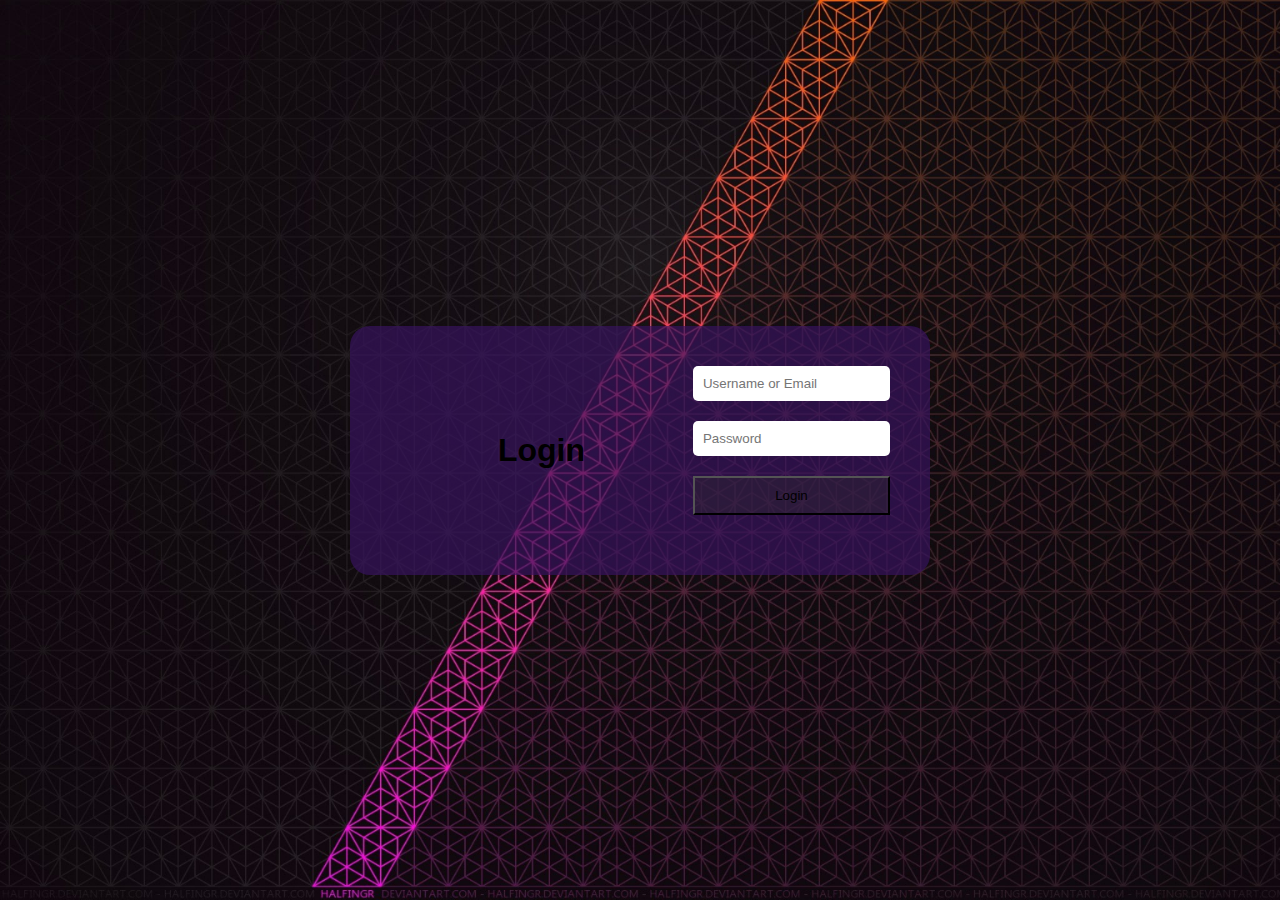
==== profile.html @ a8a156ce "fix the user information part" ====
<!DOCTYPE html>
<html lang="en">

<head>
    <meta charset="UTF-8">
    <meta name="viewport" content="width=device-width, initial-scale=1.0">
    <title>Profile Page</title>
    <link rel="stylesheet" href="CSS/styleProfile.css">
</head>

<body>
    <header>
        <h1 id="welcomeName"></h1>
        <button id="logout">Logout</button>
    </header>

    <main>
        <!-- User Info Section -->
        <section id="user-info">
            <h2>User Information</h2>
            <div class="user-info-container">
                <div class="user-details">
                    <p id="FullName">Full Name: </p>
                    <p id="Username"><strong>Username: </strong></p>
                    <p id="userEmail">Email: </p>
                    <p id="Campus">Campus Location: </p>
                    <p id="userLevel">Level: </p>
                    <p id="userRank">Rank: </p>
                </div>
            </div>
        </section>

        <section id="finished-projects">
            <h2>Finished Projects</h2>
            <table style="width: 100%; border-collapse: collapse;">
                <thead>
                    <tr>
                        <th>Project Name</th>
                        <th>Start Date</th>
                        <th>Finish Date</th>
                        <th>Time It Took</th>
                    </tr>
                </thead>
                <tbody id="project-finished-table-body">
                </tbody>
            </table>
        </section>


        <section id="project-to-finsh">
            <h2>Project working on</h2>

        </section>

        <!-- Audit section -->
        <section id="auditRatio">
            <h2>Audit Ratio</h2>
            <div id="graph-container">
                <svg class="xp-svg" viewBox="0 0 100 20" preserveAspectRatio="none">
                    <rect class="xp-bar-xp-up" id="upXp" x="0" y="0" width="50" height="20" fill="green" />
                    <rect class="xp-bar-xp-down" id="downXp" x="50" y="0" width="50" height="20" fill="blue" />
                    <!-- Scale Line -->
                    <line x1="0" y1="20" x2="100" y2="20" stroke="black" stroke-width="2"></line>

                    <!-- Ticks and Labels -->
                    <text x="2" y="18" font-size="3" text-anchor="middle">0</text>
                    <text x="10" y="18" font-size="3" text-anchor="middle">10</text>
                    <text x="20" y="18" font-size="3" text-anchor="middle">20</text>
                    <text x="30" y="18" font-size="3" text-anchor="middle">30</text>
                    <text x="40" y="18" font-size="3" text-anchor="middle">40</text>
                    <text x="50" y="18" font-size="3" text-anchor="middle">50</text>
                    <text x="60" y="18" font-size="3" text-anchor="middle">60</text>
                    <text x="70" y="18" font-size="3" text-anchor="middle">70</text>
                    <text x="80" y="18" font-size="3" text-anchor="middle">80</text>
                    <text x="90" y="18" font-size="3" text-anchor="middle">90</text>
                    <text x="97" y="18" font-size="3" text-anchor="middle">100</text>
                </svg>
            </div>

            <div id="key-map" style="margin-top: 20px; font-family: Arial, sans-serif;">
                <div style="display: flex; align-items: center; margin-bottom: 10px;">
                    <div style="width: 20px; height: 20px; background-color: green; margin-right: 10px;"></div>
                    <span>Audit Up</span>
                </div>
                <div style="display: flex; align-items: center;">
                    <div style="width: 20px; height: 20px; background-color: blue; margin-right: 10px;"></div>
                    <span>Audit Down</span>
                </div>
            </div>

            <p id="auditRatioNumber">Audit Ratio: </p>
            <p id="auditRatioUP">Audit up: </p>
            <p id="auditRatioDOWN">Audit down: </p>
        </section>

        <!-- Graph section -->
        <section id="stats">
            <h2>Your Statistics</h2>
            <div id="graph-container">
                <svg viewBox="0 0 300 300" preserveAspectRatio="xMidYMid meet">
                    <circle id="AuditUp" cx="150" cy="150" r="100" fill="none" stroke="green" stroke-width="40"
                        stroke-dasharray="377 251">
                        <title>Audit Up</title>
                    </circle>

                    <circle id="AuditDown" cx="150" cy="150" r="100" fill="none" stroke="blue" stroke-width="40"
                        stroke-dasharray="251 377" stroke-dashoffset="251">
                        <title>Audit Down</title>
                    </circle>

                    <text x="150" y="150" font-size="20" font-family="Arial" text-anchor="middle" fill="black">
                        <tspan dy="7">Audit Ratio</tspan>
                        <tspan id="ratioNumber" x="150" dy="20"></tspan>
                    </text>
                </svg>
            </div>
        </section>
    </main>

    <script type="module" src="/JS/profile.js"></script>
    <script type="module" src="/JS/processInfo.js"></script>
</body>

</html>
---- CSS/styleProfile.css ----
body {
    margin: 0;
    padding: 0;
    font-family: 'Roboto', sans-serif;
    font-weight: 400;
    background-color: #f1f1f1;
    line-height: 1.6;
    background-image: url(wallpaperflare.com_wallpaper1.jpg);
    background-repeat: no-repeat;
    background-size:cover;
    background-position: center;
    background-attachment: fixed;
}

header {
    background-color: #290854e2;
    color: white;
    padding: 20px;
    text-align: center;
    /* font-size: 35px;
    font-weight: 700; */
    border-bottom: 2px solid #290854e2;
}

#user-info {
    /* padding: 20px;
    background-color: #823f3f;
    border-radius: 10px;
    box-shadow: 0 4px 10px rgba(0, 0, 0, 0.1);
    margin: 20px auto; */
    max-width: 800px;
    display: flex;
    justify-content: space-between; 
    align-items: center;
}
/* 
.user-info-container {
    display: flex;
    justify-content: space-between; 
    align-items: center;
} */

/* .user-details {
    flex: 3; 
} */

p {
    margin: 10px 0;
    font-size: 16px;
}

section {
    background-color: #ffffffed;
    margin: 20px auto;
    padding: 20px;
    border-radius: 10px;
    box-shadow: 0 4px 10px rgba(0, 0, 0, 0.1);
    width: 90%;

    /* display: flex; */
    /* flex-wrap: wrap; */
    /* justify-content:center;
    justify-content:space-evenly; */
    max-width: 1000px;
    /* width: -moz-fit-content; */
    /* width:fit-content; */
    height: auto;
    
}

h2 {
    font-size: 24px;
    color: #333;
    margin-bottom: 20px;
    font-weight: 600;
    text-align: left;
    padding-bottom: 5px;
}

#graph-container {
    width: 100%;
    max-width: 400px;
    height: auto;
    margin: 20px auto;
    padding: 10px;
    border: 1px solid #ccc;
    background-color: #f9f9f9;
    border-radius: 5px;
    text-align: center;
}

svg {
    width: 100%;
    height: auto;
    max-height: 400px;
}

#AuditDown:hover {
    stroke: #2b00ff59;
    stroke-width: 45;
    transition: all 0.3s ease;
}

#AuditUp:hover {
    stroke: #4d843d84;
    stroke-width: 45;
    transition: all 0.3s ease;
}

rect:hover {
    fill: orange;
}

.grid-line {
    stroke: #ddd;
    stroke-width: 1;
}

table {
    width: 100%;
    max-width: 900px;
    margin: 20px auto;
    border-collapse: collapse;
    background-color: #fff;
    box-shadow: 0 0 10px rgba(0, 0, 0, 0.1);
    border-radius: 5px;
    overflow: hidden;
}

th, td {
    border: 1px solid #ddd;
    padding: 12px 15px;
    text-align: center;
}

th {
    background-color: #007bff;
    color: white;
    font-weight: bold;
}

tr:nth-child(even) {
    background-color: #f9f9f9;
}

tr:hover {
    background-color: #d1ecf1;
    cursor: pointer;
}

#key-map {
    display: flex;
    justify-content: center;
    gap: 20px;
    margin-top: 20px;
}

#key-map div {
    display: flex;
    align-items: center;
    gap: 10px;
}

#key-map span {
    font-size: 16px;
    color: #333;
}

@media (max-width: 768px) {
    header {
        font-size: 28px;
        padding: 15px;
    }

    h2 {
        font-size: 20px;
    }

    table {
        font-size: 14px;
    }

    #graph-container {
        max-width: 100%;
        height: auto;
    }
}
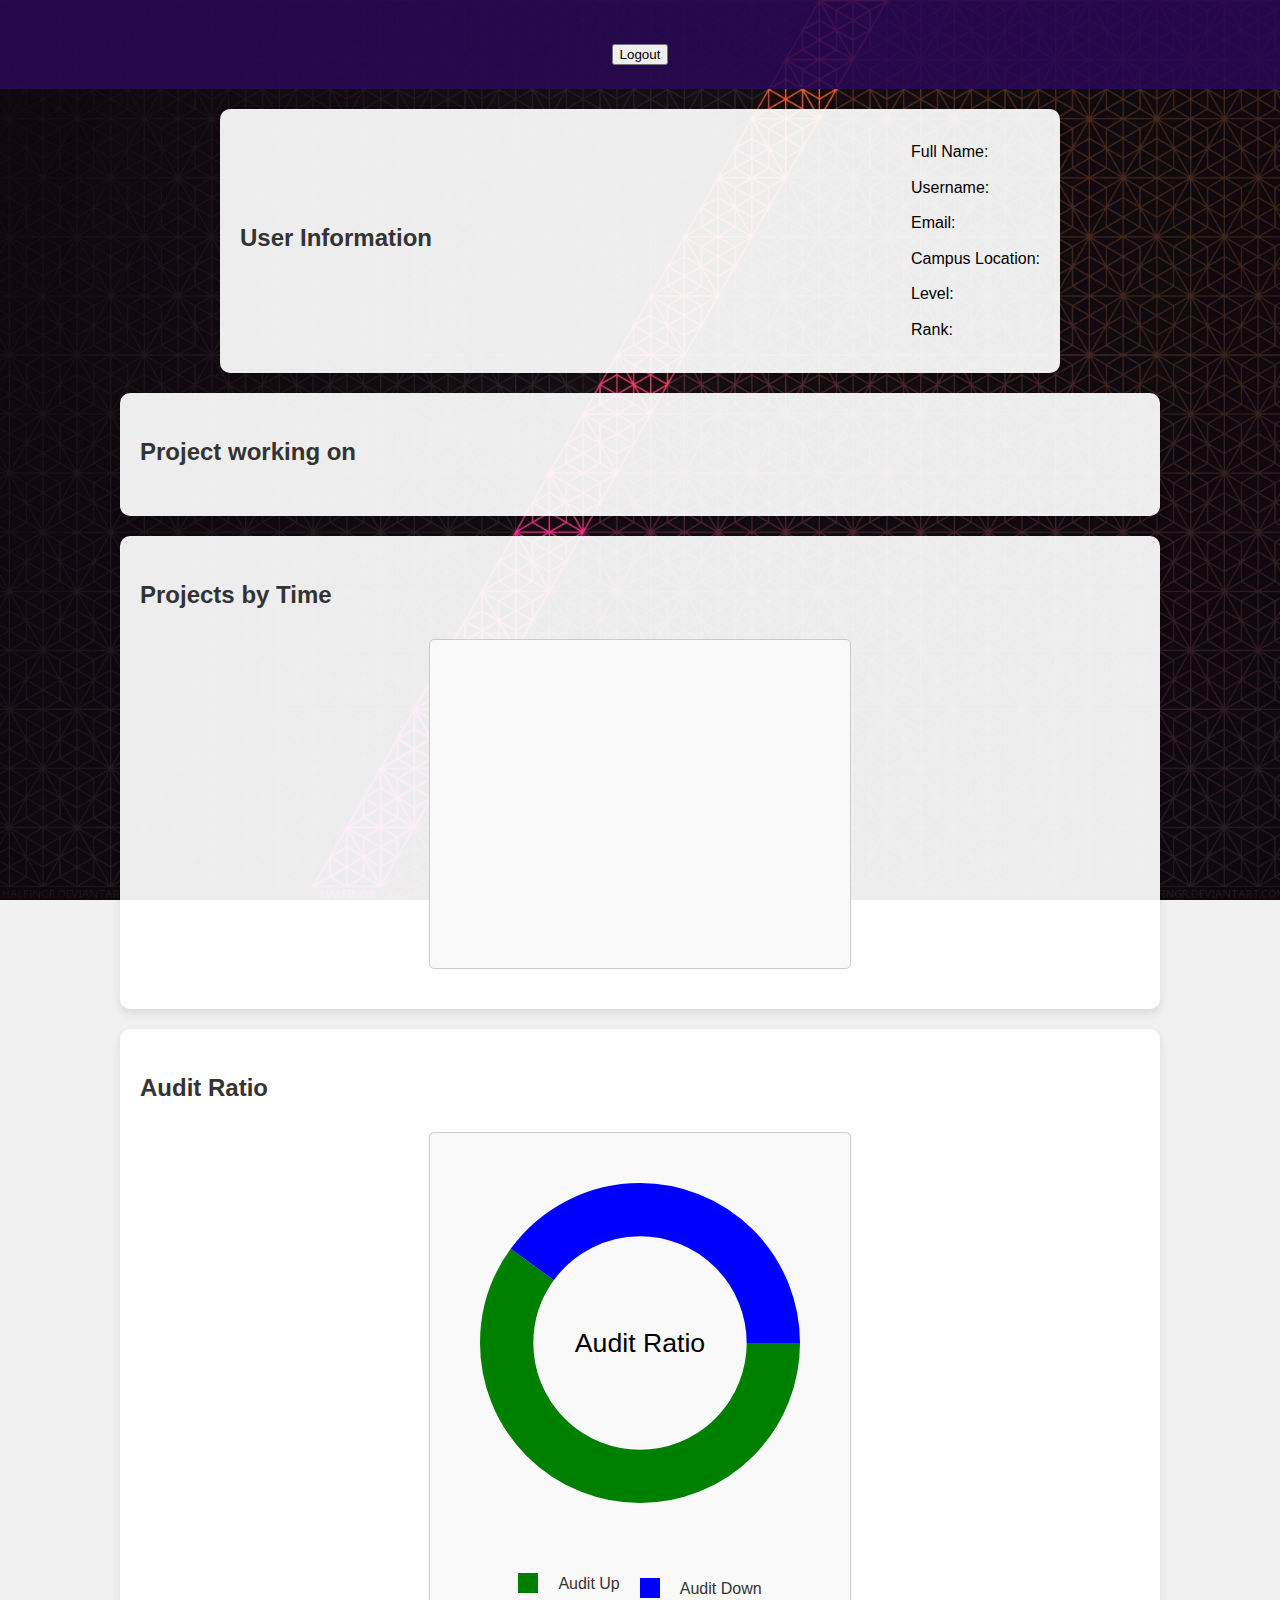
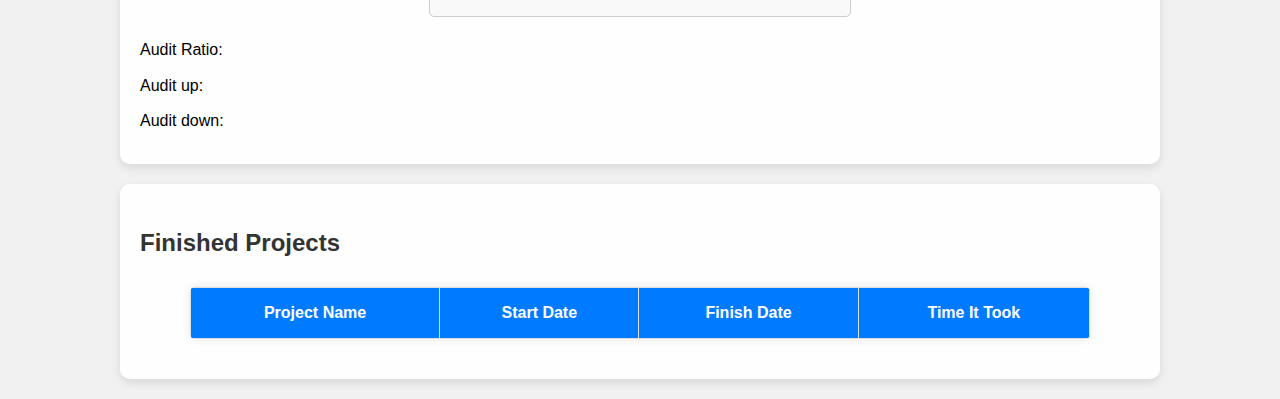
==== commit 55ef5095: "almose done, only the style left" ====
--- a/profile.html
+++ b/profile.html
@@ -21,13 +21,94 @@
             <div class="user-info-container">
                 <div class="user-details">
                     <p id="FullName">Full Name: </p>
-                    <p id="Username"><strong>Username: </strong></p>
+                    <p id="Username">Username: </p>
                     <p id="userEmail">Email: </p>
                     <p id="Campus">Campus Location: </p>
                     <p id="userLevel">Level: </p>
                     <p id="userRank">Rank: </p>
                 </div>
             </div>
+        </section>
+
+        <section id="project-to-finsh">
+            <h2>Project working on</h2>
+
+        </section>
+
+        <section id="projects-by-time">
+            <h2>Projects by Time</h2>
+            <div id="graph-container">
+                <svg viewBox="0 0 400 300">
+                </svg>
+            </div>
+        </section>
+
+
+
+        <!-- Audit section -->
+        <!-- <section id="auditRatio">
+            <h2>Audit Ratio</h2>
+            <div id="graph-container">
+                <svg class="xp-svg" viewBox="0 0 100 20" preserveAspectRatio="none">
+                    <rect class="xp-bar-xp-up" id="upXp" x="0" y="0" width="50" height="20" fill="green" />
+                    <rect class="xp-bar-xp-down" id="downXp" x="50" y="0" width="50" height="20" fill="blue" /> -->
+        <!-- Scale Line -->
+        <!-- <line x1="0" y1="20" x2="100" y2="20" stroke="black" stroke-width="2"></line> -->
+
+        <!-- Ticks and Labels -->
+        <!-- <text x="2" y="18" font-size="3" text-anchor="middle">0</text>
+                    <text x="10" y="18" font-size="3" text-anchor="middle">10</text>
+                    <text x="20" y="18" font-size="3" text-anchor="middle">20</text>
+                    <text x="30" y="18" font-size="3" text-anchor="middle">30</text>
+                    <text x="40" y="18" font-size="3" text-anchor="middle">40</text>
+                    <text x="50" y="18" font-size="3" text-anchor="middle">50</text>
+                    <text x="60" y="18" font-size="3" text-anchor="middle">60</text>
+                    <text x="70" y="18" font-size="3" text-anchor="middle">70</text>
+                    <text x="80" y="18" font-size="3" text-anchor="middle">80</text>
+                    <text x="90" y="18" font-size="3" text-anchor="middle">90</text>
+                    <text x="97" y="18" font-size="3" text-anchor="middle">100</text>
+                </svg>
+            </div>
+
+        </section> -->
+
+        <!-- Graph section -->
+        <section id="stats">
+            <h2>Audit Ratio</h2>
+            <div id="graph-container">
+                <svg viewBox="0 0 300 300" preserveAspectRatio="xMidYMid meet">
+                    <circle id="AuditUp" cx="150" cy="150" r="100" fill="none" stroke="green" stroke-width="40"
+                        stroke-dasharray="377 251">
+                        <title>Audit Up</title>
+                    </circle>
+
+                    <circle id="AuditDown" cx="150" cy="150" r="100" fill="none" stroke="blue" stroke-width="40"
+                        stroke-dasharray="251 377" stroke-dashoffset="251">
+                        <title>Audit Down</title>
+                    </circle>
+
+                    <text x="150" y="150" font-size="20" font-family="Arial" text-anchor="middle" fill="black">
+                        <tspan dy="7">Audit Ratio</tspan>
+                        <tspan id="ratioNumber" x="150" dy="20"></tspan>
+                    </text>
+
+
+                </svg>
+                <div id="key-map" style="margin-top: 20px; font-family: Arial, sans-serif;">
+                    <div style="display: flex; align-items: center; margin-bottom: 10px;">
+                        <div style="width: 20px; height: 20px; background-color: green; margin-right: 10px;"></div>
+                        <span>Audit Up</span>
+                    </div>
+                    <div style="display: flex; align-items: center;">
+                        <div style="width: 20px; height: 20px; background-color: blue; margin-right: 10px;"></div>
+                        <span>Audit Down</span>
+                    </div>
+                </div>
+            </div>
+
+            <p id="auditRatioNumber">Audit Ratio: </p>
+            <p id="auditRatioUP">Audit up: </p>
+            <p id="auditRatioDOWN">Audit down: </p>
         </section>
 
         <section id="finished-projects">
@@ -45,76 +126,6 @@
                 </tbody>
             </table>
         </section>
-
-
-        <section id="project-to-finsh">
-            <h2>Project working on</h2>
-
-        </section>
-
-        <!-- Audit section -->
-        <section id="auditRatio">
-            <h2>Audit Ratio</h2>
-            <div id="graph-container">
-                <svg class="xp-svg" viewBox="0 0 100 20" preserveAspectRatio="none">
-                    <rect class="xp-bar-xp-up" id="upXp" x="0" y="0" width="50" height="20" fill="green" />
-                    <rect class="xp-bar-xp-down" id="downXp" x="50" y="0" width="50" height="20" fill="blue" />
-                    <!-- Scale Line -->
-                    <line x1="0" y1="20" x2="100" y2="20" stroke="black" stroke-width="2"></line>
-
-                    <!-- Ticks and Labels -->
-                    <text x="2" y="18" font-size="3" text-anchor="middle">0</text>
-                    <text x="10" y="18" font-size="3" text-anchor="middle">10</text>
-                    <text x="20" y="18" font-size="3" text-anchor="middle">20</text>
-                    <text x="30" y="18" font-size="3" text-anchor="middle">30</text>
-                    <text x="40" y="18" font-size="3" text-anchor="middle">40</text>
-                    <text x="50" y="18" font-size="3" text-anchor="middle">50</text>
-                    <text x="60" y="18" font-size="3" text-anchor="middle">60</text>
-                    <text x="70" y="18" font-size="3" text-anchor="middle">70</text>
-                    <text x="80" y="18" font-size="3" text-anchor="middle">80</text>
-                    <text x="90" y="18" font-size="3" text-anchor="middle">90</text>
-                    <text x="97" y="18" font-size="3" text-anchor="middle">100</text>
-                </svg>
-            </div>
-
-            <div id="key-map" style="margin-top: 20px; font-family: Arial, sans-serif;">
-                <div style="display: flex; align-items: center; margin-bottom: 10px;">
-                    <div style="width: 20px; height: 20px; background-color: green; margin-right: 10px;"></div>
-                    <span>Audit Up</span>
-                </div>
-                <div style="display: flex; align-items: center;">
-                    <div style="width: 20px; height: 20px; background-color: blue; margin-right: 10px;"></div>
-                    <span>Audit Down</span>
-                </div>
-            </div>
-
-            <p id="auditRatioNumber">Audit Ratio: </p>
-            <p id="auditRatioUP">Audit up: </p>
-            <p id="auditRatioDOWN">Audit down: </p>
-        </section>
-
-        <!-- Graph section -->
-        <section id="stats">
-            <h2>Your Statistics</h2>
-            <div id="graph-container">
-                <svg viewBox="0 0 300 300" preserveAspectRatio="xMidYMid meet">
-                    <circle id="AuditUp" cx="150" cy="150" r="100" fill="none" stroke="green" stroke-width="40"
-                        stroke-dasharray="377 251">
-                        <title>Audit Up</title>
-                    </circle>
-
-                    <circle id="AuditDown" cx="150" cy="150" r="100" fill="none" stroke="blue" stroke-width="40"
-                        stroke-dasharray="251 377" stroke-dashoffset="251">
-                        <title>Audit Down</title>
-                    </circle>
-
-                    <text x="150" y="150" font-size="20" font-family="Arial" text-anchor="middle" fill="black">
-                        <tspan dy="7">Audit Ratio</tspan>
-                        <tspan id="ratioNumber" x="150" dy="20"></tspan>
-                    </text>
-                </svg>
-            </div>
-        </section>
     </main>
 
     <script type="module" src="/JS/profile.js"></script>
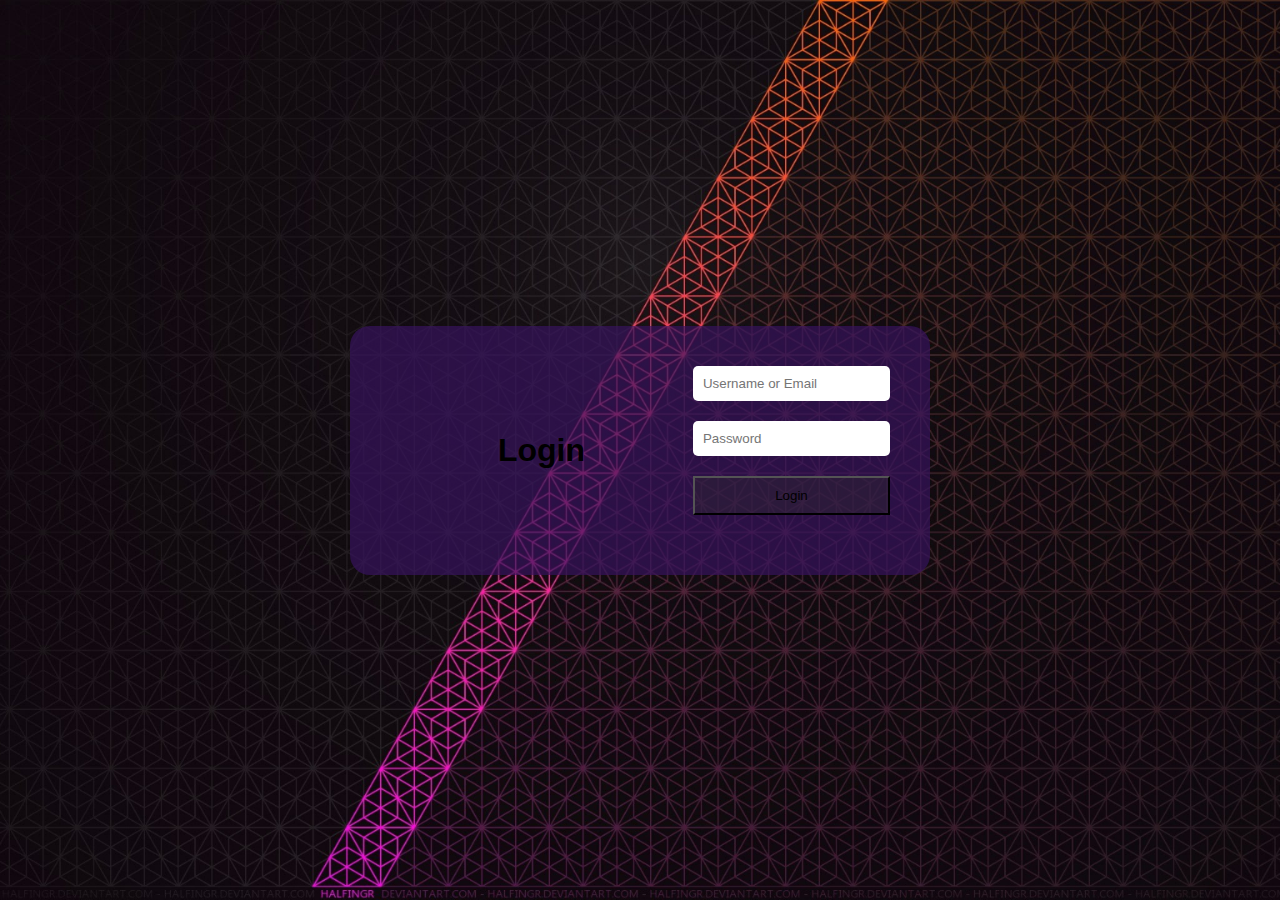
==== commit 8181d351: "update the table" ====
--- a/profile.html
+++ b/profile.html
@@ -111,18 +111,33 @@
             <p id="auditRatioDOWN">Audit down: </p>
         </section>
 
-        <section id="finished-projects">
+        <!-- <section id="finished-projects">
             <h2>Finished Projects</h2>
             <table style="width: 100%; border-collapse: collapse;">
                 <thead>
                     <tr>
                         <th>Project Name</th>
-                        <th>Start Date</th>
+                        <th>XP Amount</th>
                         <th>Finish Date</th>
                         <th>Time It Took</th>
                     </tr>
                 </thead>
                 <tbody id="project-finished-table-body">
+                </tbody>
+            </table>
+        </section> -->
+
+        <section id="finished-projects-xp">
+            <h2>XP Board Module</h2>
+            <table style="width: 100%; border-collapse: collapse;">
+                <thead>
+                    <tr>
+                        <th>Project Name</th>
+                        <th>XP Amount</th>
+                        <th>Finish Date</th>
+                    </tr>
+                </thead>
+                <tbody id="project-finished-xp-table-body">
                 </tbody>
             </table>
         </section>
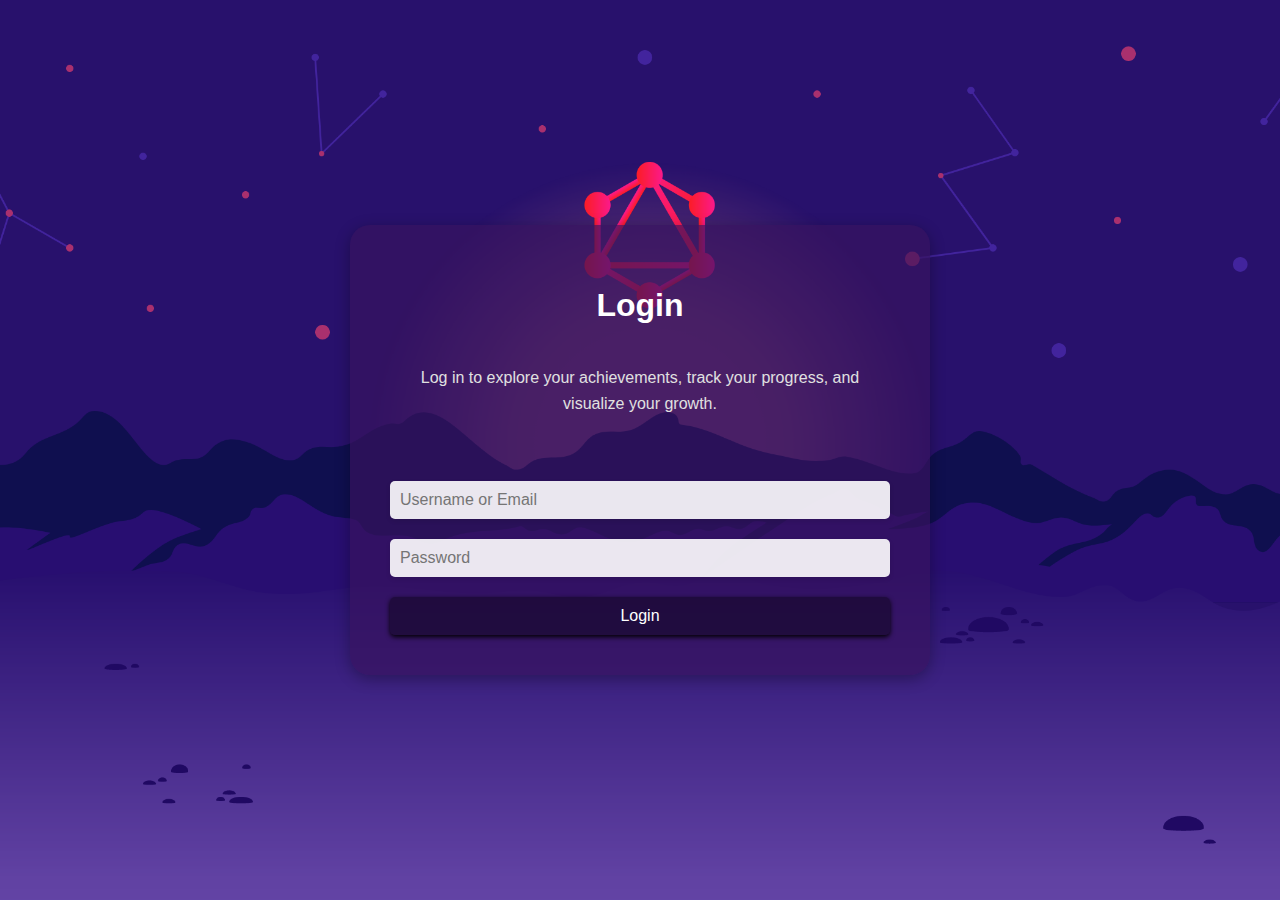
==== commit b1411305: "work on the style" ====
--- a/profile.html
+++ b/profile.html
@@ -6,12 +6,41 @@
     <meta name="viewport" content="width=device-width, initial-scale=1.0">
     <title>Profile Page</title>
     <link rel="stylesheet" href="CSS/styleProfile.css">
+    <link rel="icon" type="image/x-icon" href="/CSS/graphqlFavicon3.png">
 </head>
 
 <body>
     <header>
-        <h1 id="welcomeName"></h1>
-        <button id="logout">Logout</button>
+        <div id="left-section">
+            <div id="svgLogo">
+                <svg xmlns="http://www.w3.org/2000/svg" style="fill:color(display-p3 .8824 0 .5961)" viewBox="0 0 367 100" class="nextra-logo h-8" title="GraphQL">
+                    <path fill-rule="evenodd" d="m50 6.468 37.7 21.766v43.532L50 93.532 12.3 71.766V28.234zM16.53 30.676v31.976l27.692-47.964zM50 13.14 18.078 68.43h63.844zm27.692 59.52H22.308L50 88.648zm5.778-10.008L55.778 14.688 83.47 30.676z" clip-rule="evenodd"></path>
+                    <circle cx="14.41" cy="29.45" r="8.91"></circle>
+                    <circle cx="14.41" cy="70.545" r="8.91"></circle>
+                    <circle cx="50" cy="91.09" r="8.91"></circle>
+                    <circle cx="85.585" cy="70.545" r="8.91"></circle>
+                    <circle cx="85.585" cy="29.455" r="8.91"></circle>
+                    <circle cx="50" cy="8.91" r="8.91"></circle>
+                    <path d="M138.875 71.625q-7.812 0-12.125-4.5t-4.562-12.062q-.063-1.876-.063-5.938t.063-5.937q.25-7.563 4.562-12.063t12.125-4.5q5.313 0 8.938 2 3.624 2 5.375 4.75 1.812 2.688 1.937 4.813v.124q0 .501-.375.813-.375.313-.938.313h-1.374q-.562 0-.813-.25t-.5-1q-1.062-3.313-4.125-5.563-3-2.25-8.125-2.25-5.812 0-9.187 3.188-3.313 3.187-3.563 9.937-.062 1.875-.062 5.625t.062 5.625q.25 6.75 3.563 9.938 3.375 3.186 9.187 3.187 5.813 0 9.375-3.312 3.562-3.314 3.562-9.813v-3.187h-10.874q-.625 0-1-.376a1.58 1.58 0 0 1-.375-1.062v-.875q0-.625.375-1 .375-.437 1-.437h13.374q.688 0 1.063.374.375.376.375 1.063v5.5q0 4.999-2 8.813-2 3.811-5.812 5.937-3.813 2.125-9.063 2.125M165.941 71q-.625 0-1-.375t-.375-1V39.938q0-.625.375-1 .375-.438 1-.438h1q.625 0 1 .438.438.375.438 1v2.874q2.25-4.312 8.5-4.312h2.312q.625 0 1 .375t.375 1v.875q0 .625-.375 1t-1 .375h-2.687q-3.75 0-5.938 2.188-2.187 2.187-2.187 5.937v19.375q0 .625-.438 1-.375.375-1 .375zM194.557 71.625q-3 0-5.563-1.25T184.869 67q-1.5-2.126-1.5-4.687 0-4.125 3.313-6.75 3.374-2.625 9.062-3.376l9.875-1.374v-2.188q0-3.438-2.125-5.25-2.063-1.875-6.375-1.875-3.188 0-5.25 1.25-2 1.25-2.562 3-.25.75-.625 1.063-.313.25-.875.25h-.875q-.563 0-1-.376a1.5 1.5 0 0 1-.375-1q0-1.374 1.25-3.187 1.25-1.875 3.875-3.25t6.437-1.375q6.687 0 9.5 3.188 2.813 3.187 2.813 7.75v20.812q0 .625-.375 1-.376.375-1 .375h-1.063q-.625 0-1-.375t-.375-1v-2.937q-1.375 2.061-4.062 3.5-2.626 1.437-7 1.437m.625-3.625q4.561 0 7.5-3 2.937-3 2.937-8.625V54.25l-8.062 1.125q-5.125.687-7.75 2.375T187.182 62q0 2.875 2.375 4.438Q191.994 68 195.182 68M220.752 82.875q-.624 0-1-.375-.375-.375-.375-1V39.875q0-.625.375-1 .376-.375 1-.375h1.063q.625 0 1 .375t.375 1v2.938q3.626-4.938 10.5-4.938 6.75 0 9.937 4.313 3.25 4.25 3.438 10.5.063.624.062 2.062 0 1.437-.062 2.063-.187 6.25-3.438 10.562-3.187 4.25-9.937 4.25-6.813 0-10.5-4.937V81.5q0 .625-.375 1t-1 .375zM233.315 68q5.062 0 7.375-3.187 2.375-3.25 2.562-8.313.063-.625.063-1.75 0-5.813-2.25-9.5-2.25-3.75-7.75-3.75-4.938 0-7.438 3.313-2.5 3.25-2.687 7.687l-.063 2.438.063 2.437a12.8 12.8 0 0 0 1.187 5.125q1.125 2.375 3.375 3.938Q230.002 68 233.315 68M257.068 71q-.625 0-1-.375t-.375-1V28q0-.625.375-1t1-.375h1.063q.625 0 1 .375t.375 1v14.813q1.875-2.439 4.25-3.688 2.437-1.25 6.25-1.25 6.125 0 9.437 3.938 3.313 3.874 3.313 10.062v17.75q0 .625-.375 1t-1 .375h-1.063q-.625 0-1-.375t-.375-1V52.188q0-5.063-2.5-7.876-2.437-2.812-7.062-2.812-4.5 0-7.188 2.875-2.687 2.813-2.687 7.813v17.437q0 .625-.375 1t-1 .375zM321.682 75.063q-.938 0-2-1.438l-2.75-3.812q-3.75 1.812-8.75 1.812-16.062 0-16.5-17.25-.062-1.875-.062-5.25t.062-5.25q.25-8.5 4.625-12.875t11.875-4.375T320.057 31t4.625 12.875q.125 3.75.125 5.25t-.125 5.25q-.312 8.937-4.562 13.125l4 5.625q.187.376.187.688a1.2 1.2 0 0 1-.375.874 1.2 1.2 0 0 1-.875.376zm-13.5-7.188q5.625 0 8.938-3.375 3.375-3.437 3.625-10.437.125-3.75.125-4.938t-.125-4.937q-.25-7-3.625-10.376-3.375-3.437-8.938-3.437-5.562 0-8.937 3.438-3.375 3.375-3.625 10.374-.063 1.875-.063 4.938t.063 4.938q.25 6.999 3.562 10.437 3.375 3.375 9 3.375M336.126 71q-.625 0-1-.375t-.375-1v-41q0-.625.375-1t1-.375h1.188q.625 0 1 .375t.375 1V67.25h21.562q.688 0 1.063.375t.375 1.063v.937q0 .625-.438 1-.375.375-1 .375z"></path>
+                </svg>
+            </div>
+        </div>
+            <h1 id="welcomeName"></h1>
+        
+        <button id="logout">
+            <strong id="text-logout">Logout</strong>
+            <svg id="check_out" xmlns="http://www.w3.org/2000/svg" viewBox="0 0 32 32">
+                <g>
+                    <path d="M27.9,2.58a.86.86,0,0,0-.07-.1.71.71,0,0,0-.19-.23l0,0-.09,0a1.12,1.12,0,0,
+                    0-.25-.11L27.1,2,27,2H12a1,1,0,0,0-1,1V9a1,1,0,0,0,2,0V4h7.19L16.71,5A1,1,0,0,0,16,
+                    6V25H13V22a1,1,0,0,0-2,0v4a1,1,0,0,0,1,1h4v2a1,1,0,0,0,.4.8,1,1,0,0,0,.6.2,1,1,0,0,0,
+                    .29,0l10-3A1,1,0,0,0,28,26V3A1,1,0,0,0,27.9,2.58ZM26,25.26l-8,2.4V6.74l8-2.4Z"/>
+                    <path d="M7.41,17H14a1,1,0,0,0,0-2H7.41l1.3-1.29a1,1,0,0,0-1.42-1.42l-3,3a1,1,0,0,
+                    0-.21.33,1,1,0,0,0,0,.76,1,1,0,0,0,.21.33l3,3a1,1,0,0,0,1.42,0,1,1,0,0,0,0-1.42Z"/>
+                    <path d="M20,17a1,1,0,0,0,0-2h0a1,1,0,1,0,0,2Z"/>
+                </g>
+            </svg>
+        </button>
     </header>
 
     <main>
@@ -30,6 +59,13 @@
             </div>
         </section>
 
+        <section id="skills">
+            <h2>Skills</h2>
+            <svg id="radar-chart" width="400" height="400">
+                
+            </svg>
+        </section>
+
         <section id="project-to-finsh">
             <h2>Project working on</h2>
 
@@ -42,35 +78,6 @@
                 </svg>
             </div>
         </section>
-
-
-
-        <!-- Audit section -->
-        <!-- <section id="auditRatio">
-            <h2>Audit Ratio</h2>
-            <div id="graph-container">
-                <svg class="xp-svg" viewBox="0 0 100 20" preserveAspectRatio="none">
-                    <rect class="xp-bar-xp-up" id="upXp" x="0" y="0" width="50" height="20" fill="green" />
-                    <rect class="xp-bar-xp-down" id="downXp" x="50" y="0" width="50" height="20" fill="blue" /> -->
-        <!-- Scale Line -->
-        <!-- <line x1="0" y1="20" x2="100" y2="20" stroke="black" stroke-width="2"></line> -->
-
-        <!-- Ticks and Labels -->
-        <!-- <text x="2" y="18" font-size="3" text-anchor="middle">0</text>
-                    <text x="10" y="18" font-size="3" text-anchor="middle">10</text>
-                    <text x="20" y="18" font-size="3" text-anchor="middle">20</text>
-                    <text x="30" y="18" font-size="3" text-anchor="middle">30</text>
-                    <text x="40" y="18" font-size="3" text-anchor="middle">40</text>
-                    <text x="50" y="18" font-size="3" text-anchor="middle">50</text>
-                    <text x="60" y="18" font-size="3" text-anchor="middle">60</text>
-                    <text x="70" y="18" font-size="3" text-anchor="middle">70</text>
-                    <text x="80" y="18" font-size="3" text-anchor="middle">80</text>
-                    <text x="90" y="18" font-size="3" text-anchor="middle">90</text>
-                    <text x="97" y="18" font-size="3" text-anchor="middle">100</text>
-                </svg>
-            </div>
-
-        </section> -->
 
         <!-- Graph section -->
         <section id="stats">
@@ -111,22 +118,6 @@
             <p id="auditRatioDOWN">Audit down: </p>
         </section>
 
-        <!-- <section id="finished-projects">
-            <h2>Finished Projects</h2>
-            <table style="width: 100%; border-collapse: collapse;">
-                <thead>
-                    <tr>
-                        <th>Project Name</th>
-                        <th>XP Amount</th>
-                        <th>Finish Date</th>
-                        <th>Time It Took</th>
-                    </tr>
-                </thead>
-                <tbody id="project-finished-table-body">
-                </tbody>
-            </table>
-        </section> -->
-
         <section id="finished-projects-xp">
             <h2>XP Board Module</h2>
             <table style="width: 100%; border-collapse: collapse;">
@@ -143,8 +134,7 @@
         </section>
     </main>
 
-    <script type="module" src="/JS/profile.js"></script>
-    <script type="module" src="/JS/processInfo.js"></script>
+    <script type="module" src="/JS/main.js"></script>
 </body>
 
 </html>--- a/CSS/styleProfile.css
+++ b/CSS/styleProfile.css
@@ -5,7 +5,7 @@
     font-weight: 400;
     background-color: #f1f1f1;
     line-height: 1.6;
-    background-image: url(wallpaperflare.com_wallpaper1.jpg);
+    background-image: url(QL1.png);
     background-repeat: no-repeat;
     background-size:cover;
     background-position: center;
@@ -13,13 +13,89 @@
 }
 
 header {
-    background-color: #290854e2;
+    display: flex;
+    justify-content: space-between; /* Space between left and right sections */
+    align-items: center; /* Vertically center items */
+    background-color: #290854d5;
     color: white;
-    padding: 20px;
-    text-align: center;
-    /* font-size: 35px;
-    font-weight: 700; */
-    border-bottom: 2px solid #290854e2;
+    padding: 15px; /* Consistent padding */
+    /* border-bottom: 2px solid #290854e2; */
+    
+}
+
+#left-section {
+    display: flex;
+    align-items: center; /* Align logo and welcome message horizontally */
+    gap: 20px; /* Space between logo and welcome message */
+}
+
+#svgLogo {
+    height: auto;
+    width: 130px; /* Adjust logo size */
+}
+
+#welcomeName {
+    font-size: 1.5rem; /* Adjust welcome message size */
+    margin: 0; /* Remove default margin */
+}
+
+#logout {
+    display: flex;
+    align-items: center;
+    justify-content: center;
+    background-color: #f44336;
+    color: white;
+    padding: 5px 10px;
+    border: none;
+    border-radius: 5px;
+    cursor: pointer;
+    height: 40px;
+    width: 100px;
+    transition: all 0.3s ease;
+    gap: 8px;
+}
+
+#logout:hover {
+    background-color: #a01f1f;
+}
+
+#check_out {
+    height: 20px;
+    width: 20px;
+}
+
+@media (max-width: 600px) {
+    #logout {
+        width: auto;
+        padding: 5px;
+        gap: 5px;
+    }
+
+    #check_out {
+        height: 16px;
+        width: 16px;
+    }
+
+    #welcomeName {
+        font-size: 1.2rem; /* Adjust welcome message size for smaller screens */
+    }
+}
+
+@media (max-width: 700px) {
+    #welcomeName {
+        font-size: 1rem; /* Further adjust welcome message size for smaller screens */
+    }
+}
+
+
+
+main{
+    display: flex;
+    justify-content: space-between;
+    /* align-items: center; */
+    flex-wrap: wrap;
+    gap: 10px;
+    border: 1px solid #ccc;
 }
 
 #user-info {
@@ -65,6 +141,7 @@
     /* width: -moz-fit-content; */
     /* width:fit-content; */
     height: auto;
+    /* background-color: #333; */
     
 }
 
@@ -89,11 +166,11 @@
     text-align: center;
 }
 
-svg {
+/* svg {
     width: 100%;
     height: auto;
     max-height: 400px;
-}
+} */
 
 #AuditDown:hover {
     stroke: #2b00ff59;
@@ -168,7 +245,7 @@
 
 @media (max-width: 768px) {
     header {
-        font-size: 28px;
+        font-size: 10px;
         padding: 15px;
     }
 
